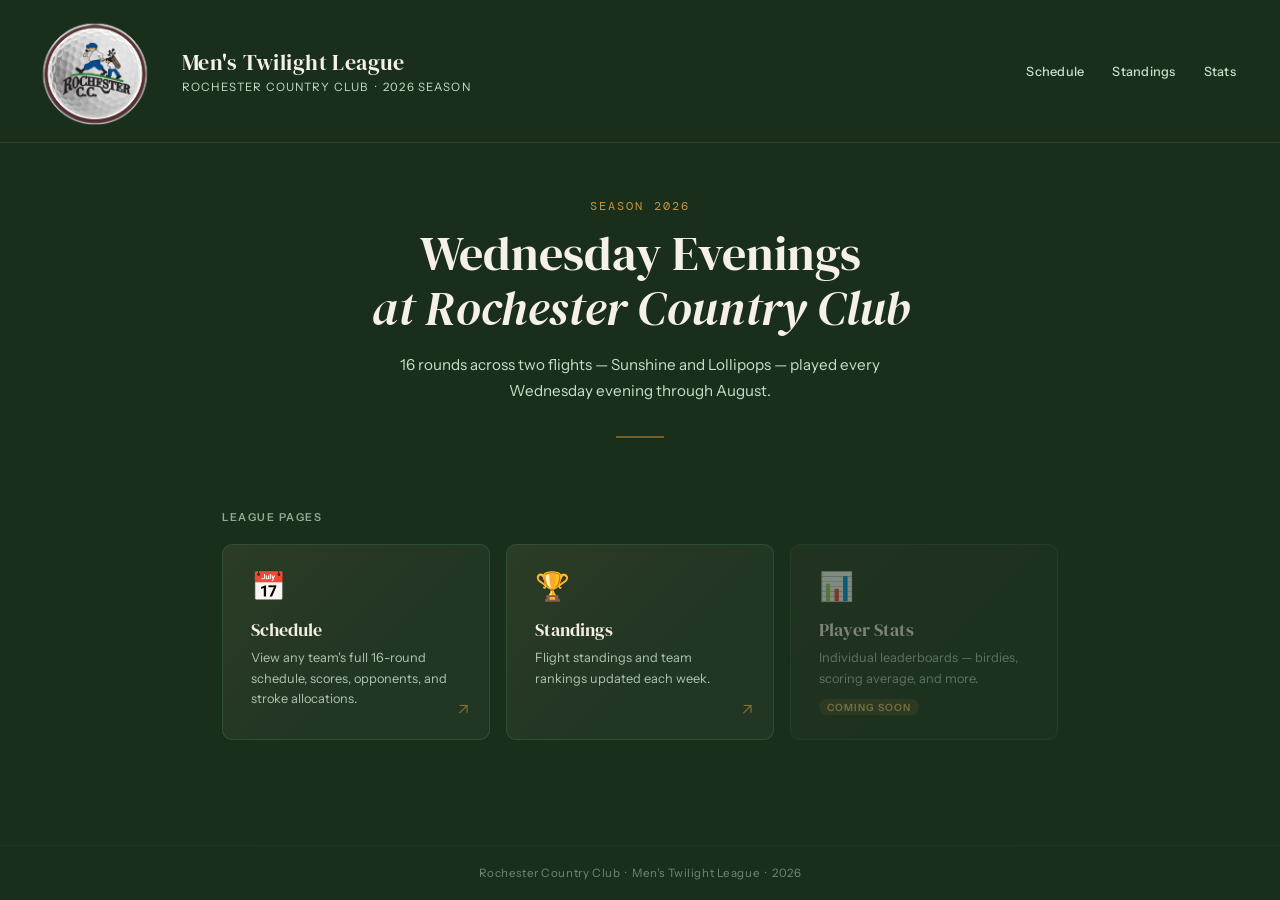
==== index.html @ 996e4491 "Standings page." ====
<!DOCTYPE html>
<html lang="en">
<head>
  <meta charset="UTF-8">
  <meta name="viewport" content="width=device-width, initial-scale=1.0">
  <title>RCC Men's Twilight League 2026</title>
  <link rel="stylesheet" href="css/base.css">
  <link rel="stylesheet" href="css/components.css">
  <style>
    /* ── INDEX-ONLY STYLES ── */
    .hero {
      padding: 3.5rem 2rem 2.5rem;
      max-width: 900px;
      margin: 0 auto;
      width: 100%;
      text-align: center;
    }
    .hero-season {
      font-family: 'DM Mono', monospace;
      font-size: 0.72rem;
      letter-spacing: 0.18em;
      text-transform: uppercase;
      color: var(--gold);
      margin-bottom: 0.75rem;
    }
    .hero h2 {
      font-size: clamp(2rem, 5vw, 3rem);
      color: var(--cream);
      line-height: 1.15;
      margin-bottom: 1rem;
    }
    .hero p {
      font-size: 0.95rem;
      color: var(--green-pale);
      max-width: 480px;
      margin: 0 auto;
      line-height: 1.7;
    }
    .divider {
      width: 48px;
      height: 2px;
      background: var(--gold);
      margin: 2rem auto;
      opacity: 0.5;
    }
    .cards-section {
      max-width: 900px;
      margin: 0 auto;
      padding: 0 2rem 4rem;
      width: 100%;
    }
    .section-label {
      font-size: 0.68rem;
      font-weight: 600;
      letter-spacing: 0.14em;
      text-transform: uppercase;
      color: var(--green-pale);
      opacity: 0.7;
      margin-bottom: 1.25rem;
    }
    .cards-grid {
      display: grid;
      grid-template-columns: repeat(auto-fill, minmax(240px, 1fr));
      gap: 1rem;
    }
    @media (max-width: 600px) {
      .hero { padding: 2.5rem 1.25rem 1.5rem; }
      .cards-section { padding: 0 1.25rem 3rem; }
      .cards-grid { grid-template-columns: 1fr; }
    }
  </style>
</head>
<body>

  <div id="site-header"></div>

  <section class="hero">
    <div class="hero-season">Season 2026</div>
    <h2>Wednesday Evenings<br><em>at Rochester Country Club</em></h2>
    <p>16 rounds across two flights — Sunshine and Lollipops — played every Wednesday evening through August.</p>
    <div class="divider"></div>
  </section>

  <section class="cards-section">
    <div class="section-label">League Pages</div>
    <div class="cards-grid">

      <a class="nav-card" href="schedule.html">
        <span class="card-icon">📅</span>
        <div class="card-title">Schedule</div>
        <div class="card-desc">View any team's full 16-round schedule, scores, opponents, and stroke allocations.</div>
        <span class="card-arrow">↗</span>
      </a>

      <a class="nav-card" href="standings.html">
        <span class="card-icon">🏆</span>
        <div class="card-title">Standings</div>
        <div class="card-desc">Flight standings and team rankings updated each week.</div>
        <span class="card-arrow">↗</span>
      </a>

      <a class="nav-card coming-soon" href="stats.html">
        <span class="card-icon">📊</span>
        <div class="card-title">Player Stats</div>
        <div class="card-desc">Individual leaderboards — birdies, scoring average, and more.</div>
        <div class="coming-pill">Coming soon</div>
      </a>

    </div>
  </section>

  <div id="site-footer"></div>

  <script src="js/common.js"></script>
</body>
</html>
---- css/base.css ----
/* ── FONTS ─────────────────────────────────────────────────────────────────── */
@import url('https://fonts.googleapis.com/css2?family=DM+Serif+Display:ital@0;1&family=DM+Mono:wght@400;500&family=Instrument+Sans:wght@400;500;600&display=swap');

/* ── VARIABLES ──────────────────────────────────────────────────────────────── */
:root {
  /* greens */
  --green-dark:  #1a2e1c;
  --green-mid:   #2d5230;
  --green:       #3a6b3e;
  --green-light: #5a9460;
  --green-pale:  #c8dfc9;

  /* neutrals */
  --cream:       #f5f0e8;
  --cream-dark:  #ede7d8;
  --white:       #fdfcf9;

  /* gold */
  --gold:        #c8963a;
  --gold-light:  #e8c06a;

  /* text */
  --text:        #1a1a18;
  --text-mid:    #4a4a44;
  --text-muted:  #888880;

  /* result colors */
  --win:         #2d6e35;
  --win-bg:      #e8f4e9;
  --loss:        #8b2c2c;
  --loss-bg:     #faeaea;
  --tie:         #5a5a20;
  --tie-bg:      #f5f5dc;

  /* layout */
  --radius:      6px;
  --radius-lg:   10px;
  --shadow:      0 2px 12px rgba(26,46,28,0.10);
  --max-width:   1100px;
}

/* ── RESET ──────────────────────────────────────────────────────────────────── */
*, *::before, *::after {
  box-sizing: border-box;
  margin: 0;
  padding: 0;
}

/* ── BASE ───────────────────────────────────────────────────────────────────── */
body {
  font-family: 'Instrument Sans', sans-serif;
  background: var(--green-dark);
  color: var(--cream);
  min-height: 100vh;
  display: flex;
  flex-direction: column;
}

main {
  flex: 1;
  max-width: var(--max-width);
  margin: 0 auto;
  padding: 2rem;
  width: 100%;
}

/* ── TYPOGRAPHY ─────────────────────────────────────────────────────────────── */
h1, h2, h3, h4 {
  font-family: 'DM Serif Display', serif;
  font-weight: 400;
}

/* ── UTILITY ────────────────────────────────────────────────────────────────── */
.mono {
  font-family: 'DM Mono', monospace;
}

.text-muted  { color: var(--text-muted); }
.text-gold   { color: var(--gold); }
.text-pale   { color: var(--green-pale); }
.text-cream  { color: var(--cream); }

.label-caps {
  font-size: 0.68rem;
  font-weight: 600;
  letter-spacing: 0.12em;
  text-transform: uppercase;
}

/* ── RESPONSIVE ─────────────────────────────────────────────────────────────── */
@media (max-width: 600px) {
  main { padding: 1rem; }
}
---- css/components.css ----
/* ── SITE HEADER ────────────────────────────────────────────────────────────── */
.site-header {
  border-bottom: 1px solid rgba(90,148,96,0.25);
  padding: 0.5rem 2rem;
  display: flex;
  align-items: center;
  gap: 1.5rem;
}

.site-header .logo-mark {
  width: 126px;
  height: 126px;
  flex-shrink: 0;
}

.site-header .logo-mark img {
  width: 100%;
  height: 100%;
  object-fit: contain;
}

.site-header .header-text h1 {
  font-family: 'DM Serif Display', serif;
  font-size: 1.35rem;
  color: var(--cream);
  letter-spacing: 0.02em;
}

.site-header .header-text p {
  font-size: 0.72rem;
  color: var(--green-pale);
  letter-spacing: 0.1em;
  text-transform: uppercase;
  margin-top: 3px;
}

.site-header nav {
  margin-left: auto;
  display: flex;
  gap: 0.25rem;
  align-items: center;
}

.site-header nav a {
  font-size: 0.8rem;
  font-weight: 500;
  color: var(--green-pale);
  text-decoration: none;
  padding: 0.35rem 0.75rem;
  border-radius: var(--radius);
  transition: background 0.15s, color 0.15s;
  letter-spacing: 0.02em;
}

.site-header nav a:hover {
  background: rgba(255,255,255,0.07);
  color: var(--cream);
}

.site-header nav a.active {
  background: rgba(200,150,58,0.18);
  color: var(--gold-light);
}

/* ── SITE FOOTER ────────────────────────────────────────────────────────────── */
.site-footer {
  margin-top: auto;
  border-top: 1px solid rgba(90,148,96,0.15);
  padding: 1.25rem 2rem;
  text-align: center;
  font-size: 0.72rem;
  color: var(--green-pale);
  opacity: 0.5;
  letter-spacing: 0.05em;
}

/* ── BADGES ─────────────────────────────────────────────────────────────────── */
.badge {
  display: inline-block;
  font-size: 0.68rem;
  font-weight: 600;
  letter-spacing: 0.08em;
  text-transform: uppercase;
  padding: 0.2rem 0.6rem;
  border-radius: 20px;
}

.badge-sun    { background: rgba(200,150,58,0.25); color: var(--gold-light); }
.badge-lol    { background: rgba(90,148,96,0.25);  color: var(--green-pale); }
.badge-points { background: rgba(255,255,255,0.12); color: var(--cream); }
.badge-rank   { background: rgba(200,150,58,0.20); color: var(--gold-light); }

/* ── RESULT BADGES ──────────────────────────────────────────────────────────── */
.result-badge {
  display: inline-block;
  font-family: 'DM Mono', monospace;
  font-size: 0.75rem;
  font-weight: 500;
  padding: 0.2rem 0.55rem;
  border-radius: 20px;
  white-space: nowrap;
}

.res-win  { background: var(--win-bg);  color: var(--win);  }
.res-loss { background: var(--loss-bg); color: var(--loss); }
.res-tie  { background: var(--tie-bg);  color: var(--tie);  }
.res-none { color: var(--text-muted); font-family: 'DM Mono', monospace; font-size: 0.82rem; }

/* ── NAV CARDS (index page) ─────────────────────────────────────────────────── */
a.nav-card {
  display: block;
  text-decoration: none;
  background: rgba(255,255,255,0.04);
  border: 1px solid rgba(90,148,96,0.25);
  border-radius: var(--radius-lg);
  padding: 1.5rem 1.75rem;
  transition: background 0.2s, border-color 0.2s, transform 0.15s;
  position: relative;
  overflow: hidden;
}

a.nav-card::before {
  content: '';
  position: absolute;
  inset: 0;
  background: linear-gradient(135deg, rgba(200,150,58,0.06) 0%, transparent 60%);
  pointer-events: none;
}

a.nav-card:hover {
  background: rgba(255,255,255,0.07);
  border-color: rgba(200,150,58,0.45);
  transform: translateY(-2px);
}

a.nav-card:active { transform: translateY(0); }

.card-icon  { font-size: 1.75rem; margin-bottom: 0.9rem; display: block; }

.card-title {
  font-family: 'DM Serif Display', serif;
  font-size: 1.15rem;
  color: var(--cream);
  margin-bottom: 0.35rem;
}

.card-desc {
  font-size: 0.8rem;
  color: var(--green-pale);
  line-height: 1.6;
  opacity: 0.85;
}

.card-arrow {
  position: absolute;
  bottom: 1.25rem;
  right: 1.25rem;
  font-size: 1rem;
  color: var(--gold);
  opacity: 0.6;
  transition: opacity 0.2s, transform 0.2s;
}

a.nav-card:hover .card-arrow { opacity: 1; transform: translate(3px, -3px); }

a.nav-card.coming-soon {
  opacity: 0.45;
  cursor: default;
  pointer-events: none;
}

.coming-pill {
  display: inline-block;
  font-size: 0.62rem;
  font-weight: 600;
  letter-spacing: 0.1em;
  text-transform: uppercase;
  padding: 0.15rem 0.5rem;
  border-radius: 20px;
  background: rgba(200,150,58,0.2);
  color: var(--gold-light);
  margin-top: 0.6rem;
}

/* ── FORM CONTROLS ──────────────────────────────────────────────────────────── */
.field-group {
  display: flex;
  flex-direction: column;
  gap: 0.4rem;
}

.field-group label {
  font-size: 0.7rem;
  font-weight: 600;
  letter-spacing: 0.1em;
  text-transform: uppercase;
  color: var(--text-muted);
}

select {
  font-family: 'Instrument Sans', sans-serif;
  font-size: 0.9rem;
  padding: 0.5rem 2rem 0.5rem 0.75rem;
  border: 1.5px solid var(--cream-dark);
  border-radius: var(--radius);
  background: var(--white);
  color: var(--text);
  appearance: none;
  background-image: url("data:image/svg+xml,%3Csvg xmlns='http://www.w3.org/2000/svg' width='12' height='8' viewBox='0 0 12 8'%3E%3Cpath d='M1 1l5 5 5-5' stroke='%23888880' stroke-width='1.5' fill='none' stroke-linecap='round'/%3E%3C/svg%3E");
  background-repeat: no-repeat;
  background-position: right 0.6rem center;
  cursor: pointer;
  min-width: 220px;
  transition: border-color 0.15s;
}

select:focus { outline: none; border-color: var(--green-light); }
select:hover  { border-color: var(--green-light); }

/* ── EMPTY STATE ────────────────────────────────────────────────────────────── */
.empty-state {
  text-align: center;
  padding: 4rem 2rem;
  color: var(--green-pale);
}

.empty-state .big-icon { font-size: 3rem; margin-bottom: 1rem; opacity: 0.4; }
.empty-state p { font-family: 'DM Serif Display', serif; font-size: 1.1rem; opacity: 0.7; }

/* ── RESPONSIVE ─────────────────────────────────────────────────────────────── */
@media (max-width: 600px) {
  .site-header { padding: 1rem 1.25rem; }
  .site-header nav a { padding: 0.3rem 0.5rem; font-size: 0.75rem; }
  select { min-width: 160px; }
}
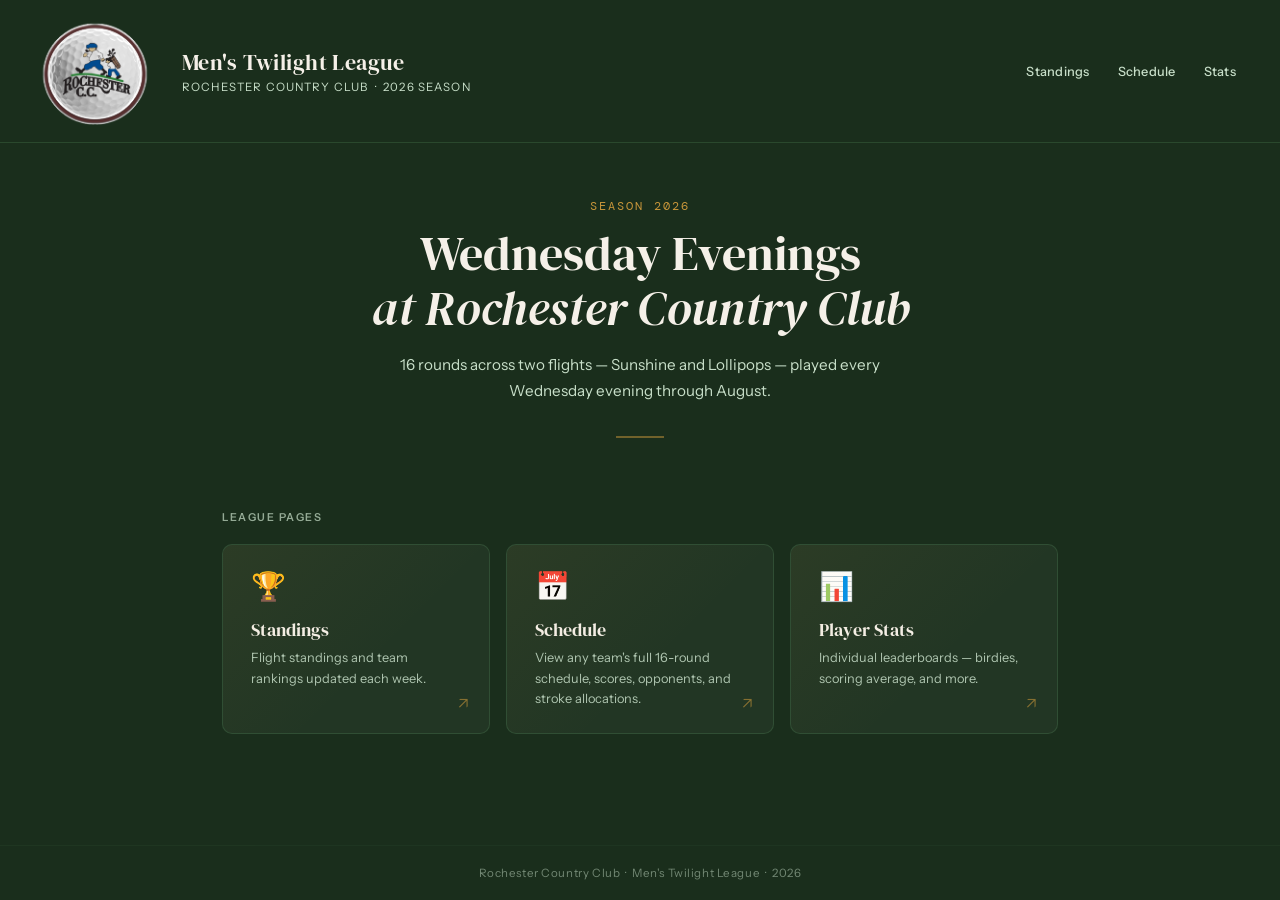
==== commit cfe4bffa: "Add stats." ====
--- a/index.html
+++ b/index.html
@@ -85,6 +85,13 @@
     <div class="section-label">League Pages</div>
     <div class="cards-grid">
 
+      <a class="nav-card" href="standings.html">
+        <span class="card-icon">🏆</span>
+        <div class="card-title">Standings</div>
+        <div class="card-desc">Flight standings and team rankings updated each week.</div>
+        <span class="card-arrow">↗</span>
+      </a>
+
       <a class="nav-card" href="schedule.html">
         <span class="card-icon">📅</span>
         <div class="card-title">Schedule</div>
@@ -92,18 +99,11 @@
         <span class="card-arrow">↗</span>
       </a>
 
-      <a class="nav-card" href="standings.html">
-        <span class="card-icon">🏆</span>
-        <div class="card-title">Standings</div>
-        <div class="card-desc">Flight standings and team rankings updated each week.</div>
-        <span class="card-arrow">↗</span>
-      </a>
-
-      <a class="nav-card coming-soon" href="stats.html">
+      <a class="nav-card" href="stats.html">
         <span class="card-icon">📊</span>
         <div class="card-title">Player Stats</div>
         <div class="card-desc">Individual leaderboards — birdies, scoring average, and more.</div>
-        <div class="coming-pill">Coming soon</div>
+        <span class="card-arrow">↗</span>
       </a>
 
     </div>
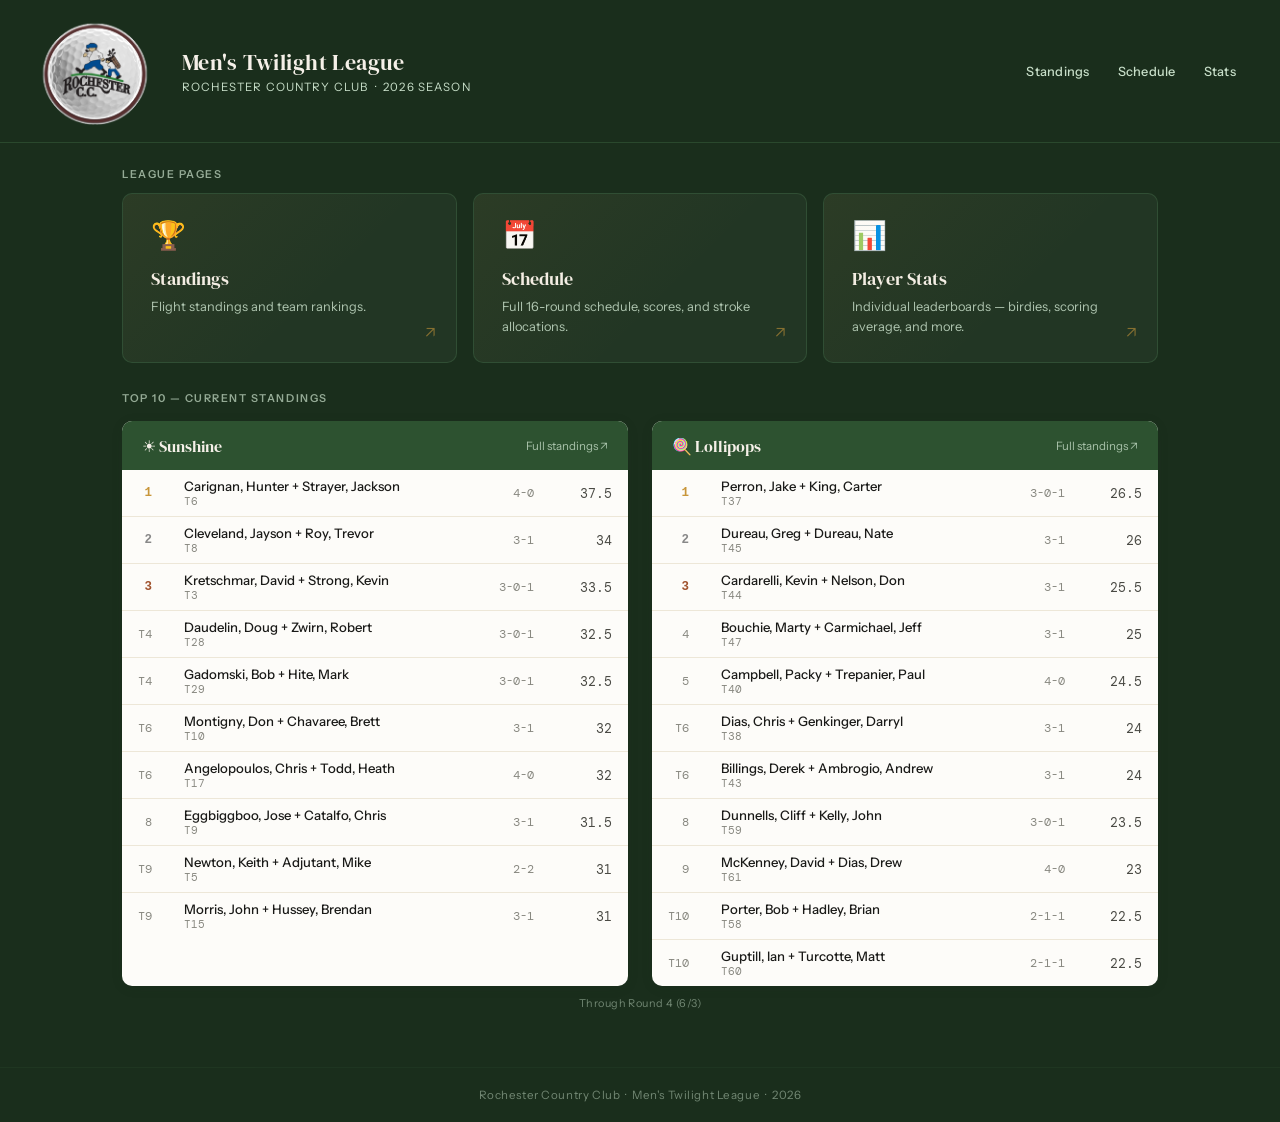
==== commit bc2cebf3: "Changes to index.html." ====
--- a/index.html
+++ b/index.html
@@ -8,47 +8,14 @@
   <link rel="stylesheet" href="css/components.css">
   <style>
     /* ── INDEX-ONLY STYLES ── */
-    .hero {
-      padding: 3.5rem 2rem 2.5rem;
-      max-width: 900px;
+    .index-wrap {
+      max-width: 1100px;
       margin: 0 auto;
+      padding: 1.5rem 2rem 3rem;
       width: 100%;
-      text-align: center;
-    }
-    .hero-season {
-      font-family: 'DM Mono', monospace;
-      font-size: 0.72rem;
-      letter-spacing: 0.18em;
-      text-transform: uppercase;
-      color: var(--gold);
-      margin-bottom: 0.75rem;
-    }
-    .hero h2 {
-      font-size: clamp(2rem, 5vw, 3rem);
-      color: var(--cream);
-      line-height: 1.15;
-      margin-bottom: 1rem;
-    }
-    .hero p {
-      font-size: 0.95rem;
-      color: var(--green-pale);
-      max-width: 480px;
-      margin: 0 auto;
-      line-height: 1.7;
-    }
-    .divider {
-      width: 48px;
-      height: 2px;
-      background: var(--gold);
-      margin: 2rem auto;
-      opacity: 0.5;
-    }
-    .cards-section {
-      max-width: 900px;
-      margin: 0 auto;
-      padding: 0 2rem 4rem;
-      width: 100%;
-    }
+    }
+
+    /* ── NAV CARDS ── */
     .section-label {
       font-size: 0.68rem;
       font-weight: 600;
@@ -56,17 +23,119 @@
       text-transform: uppercase;
       color: var(--green-pale);
       opacity: 0.7;
-      margin-bottom: 1.25rem;
+      margin-bottom: 1rem;
     }
     .cards-grid {
       display: grid;
-      grid-template-columns: repeat(auto-fill, minmax(240px, 1fr));
+      grid-template-columns: repeat(3, 1fr);
       gap: 1rem;
+      margin-bottom: 2rem;
+    }
+
+    /* ── LEADERBOARD ── */
+    .lb-grid {
+      display: grid;
+      grid-template-columns: 1fr 1fr;
+      gap: 1.5rem;
+    }
+
+    .lb-panel {
+      background: var(--white);
+      border-radius: var(--radius-lg);
+      overflow: hidden;
+      box-shadow: var(--shadow);
+    }
+
+    .lb-header {
+      background: var(--green-mid);
+      padding: 0.85rem 1.25rem;
+      display: flex;
+      align-items: center;
+      justify-content: space-between;
+    }
+
+    .lb-header h2 {
+      font-family: 'DM Serif Display', serif;
+      font-size: 1rem;
+      color: var(--cream);
+    }
+
+    .lb-header a {
+      font-size: 0.72rem;
+      color: var(--green-pale);
+      text-decoration: none;
+      opacity: 0.8;
+      transition: opacity 0.15s;
+    }
+
+    .lb-header a:hover { opacity: 1; }
+
+    table.lb-table {
+      width: 100%;
+      border-collapse: collapse;
+      font-size: 0.82rem;
+    }
+
+    table.lb-table tbody tr {
+      border-bottom: 1px solid var(--cream-dark);
+      cursor: pointer;
+      transition: background 0.1s;
+    }
+
+    table.lb-table tbody tr:last-child { border-bottom: none; }
+    table.lb-table tbody tr:hover { background: var(--cream); }
+
+    table.lb-table tbody td {
+      padding: 0.5rem 1rem;
+      vertical-align: middle;
+    }
+
+    .lb-rank {
+      font-family: 'DM Mono', monospace;
+      font-size: 0.78rem;
+      color: var(--text-muted);
+      width: 28px;
+      text-align: right;
+    }
+    .lb-rank.gold   { color: var(--gold); font-weight: 600; }
+    .lb-rank.silver { color: #888; font-weight: 600; }
+    .lb-rank.bronze { color: #a0522d; font-weight: 600; }
+
+    .lb-team { font-weight: 500; color: var(--text); font-size: 0.82rem; }
+    .lb-team-num { font-size: 0.68rem; color: var(--text-muted); font-family: 'DM Mono', monospace; }
+
+    .lb-pts {
+      font-family: 'DM Mono', monospace;
+      font-size: 0.82rem;
+      text-align: right;
+      color: var(--text-mid);
+    }
+
+    .lb-rec {
+      font-family: 'DM Mono', monospace;
+      font-size: 0.72rem;
+      text-align: right;
+      white-space: nowrap;
+      color: var(--text-muted);
+    }
+
+    .lb-updated {
+      font-size: 0.68rem;
+      color: var(--green-pale);
+      opacity: 0.5;
+      text-align: center;
+      padding: 0.6rem;
+      letter-spacing: 0.04em;
+    }
+
+    /* ── RESPONSIVE ── */
+    @media (max-width: 800px) {
+      .lb-grid   { grid-template-columns: 1fr; }
+      .cards-grid { grid-template-columns: 1fr; }
     }
     @media (max-width: 600px) {
-      .hero { padding: 2.5rem 1.25rem 1.5rem; }
-      .cards-section { padding: 0 1.25rem 3rem; }
-      .cards-grid { grid-template-columns: 1fr; }
+      .index-wrap { padding: 1rem 1rem 2rem; }
+      .cards-grid { grid-template-columns: 1fr; gap: 0.75rem; }
     }
   </style>
 </head>
@@ -74,43 +143,141 @@
 
   <div id="site-header"></div>
 
-  <section class="hero">
-    <div class="hero-season">Season 2026</div>
-    <h2>Wednesday Evenings<br><em>at Rochester Country Club</em></h2>
-    <p>16 rounds across two flights — Sunshine and Lollipops — played every Wednesday evening through August.</p>
-    <div class="divider"></div>
-  </section>
-
-  <section class="cards-section">
-    <div class="section-label">League Pages</div>
-    <div class="cards-grid">
-
+  <div class="index-wrap">
+
+    <div class="section-label" style="margin-bottom:0.75rem;">League Pages</div>
+    <div class="cards-grid" style="margin-bottom:1.75rem;">
       <a class="nav-card" href="standings.html">
         <span class="card-icon">🏆</span>
         <div class="card-title">Standings</div>
-        <div class="card-desc">Flight standings and team rankings updated each week.</div>
+        <div class="card-desc">Flight standings and team rankings.</div>
         <span class="card-arrow">↗</span>
       </a>
-
       <a class="nav-card" href="schedule.html">
         <span class="card-icon">📅</span>
         <div class="card-title">Schedule</div>
-        <div class="card-desc">View any team's full 16-round schedule, scores, opponents, and stroke allocations.</div>
+        <div class="card-desc">Full 16-round schedule, scores, and stroke allocations.</div>
         <span class="card-arrow">↗</span>
       </a>
-
       <a class="nav-card" href="stats.html">
         <span class="card-icon">📊</span>
         <div class="card-title">Player Stats</div>
         <div class="card-desc">Individual leaderboards — birdies, scoring average, and more.</div>
         <span class="card-arrow">↗</span>
       </a>
-
     </div>
-  </section>
+
+    <div class="section-label">Top 10 — Current Standings</div>
+    <div class="lb-grid" id="lbGrid">
+      <div class="lb-panel"><div class="lb-updated">Loading…</div></div>
+      <div class="lb-panel"><div class="lb-updated">Loading…</div></div>
+    </div>
+    <div id="lbUpdated" class="lb-updated"></div>
+
+  </div>
 
   <div id="site-footer"></div>
 
   <script src="js/common.js"></script>
+  <script>
+    // ── INDEX LEADERBOARD ──────────────────────────────────────────────────────
+
+    function buildRankMap(teamPoints) {
+      const sorted = [...teamPoints].sort((a, b) => b.pts - a.pts);
+      const map = {};
+      let rank = 1;
+      sorted.forEach((item, i) => {
+        if (i > 0 && item.pts === sorted[i - 1].pts) {
+          map[item.num] = `T${rank}`;
+          map[sorted[i - 1].num] = `T${rank}`;
+        } else {
+          rank = i + 1;
+          map[item.num] = String(rank);
+        }
+      });
+      return map;
+    }
+
+    function calcRecords(data) {
+      const { schedule, round_scores } = data;
+      const records = {};
+      data.teams.forEach(t => { records[t.team_number] = { w:0, l:0, t:0 }; });
+      Object.keys(schedule).forEach(roundKey => {
+        const rndNum = getRoundNumber(roundKey);
+        schedule[roundKey].forEach(([a, b]) => {
+          const as = (round_scores[String(a)] || {})[String(rndNum)];
+          const bs = (round_scores[String(b)] || {})[String(rndNum)];
+          if (as === undefined || bs === undefined) return;
+          if      (as > bs) { records[a].w++; records[b].l++; }
+          else if (bs > as) { records[b].w++; records[a].l++; }
+          else              { records[a].t++; records[b].t++; }
+        });
+      });
+      return records;
+    }
+
+    function renderFlight(flight, teams, records) {
+      const icon     = flight === 'Sunshine' ? '☀' : '🍭';
+      const sorted   = [...teams].sort((a, b) => b.total_points - a.total_points);
+      const rankMap  = buildRankMap(teams.map(t => ({ num: t.team_number, pts: t.total_points })));
+
+      // top 10 + any ties at the cutoff
+      const cutoff   = sorted[Math.min(9, sorted.length - 1)]?.total_points;
+      const top      = sorted.filter(t => t.total_points >= cutoff);
+
+      const rows = top.map(team => {
+        const rankStr  = rankMap[team.team_number];
+        const rankNum  = parseInt(rankStr.replace('T', ''));
+        const rankCls  = rankNum === 1 ? 'gold' : rankNum === 2 ? 'silver' : rankNum === 3 ? 'bronze' : '';
+        const rec      = records[team.team_number] || { w:0, l:0, t:0 };
+        const recStr   = rec.t > 0 ? `${rec.w}-${rec.l}-${rec.t}` : `${rec.w}-${rec.l}`;
+
+        return `<tr onclick="goToSchedule('${flight}', ${team.team_number})">
+          <td class="lb-rank ${rankCls}">${rankStr}</td>
+          <td>
+            <div class="lb-team">${team.players_display}</div>
+            <div class="lb-team-num">T${team.team_number}</div>
+          </td>
+          <td class="lb-rec">${recStr}</td>
+          <td class="lb-pts">${team.total_points}</td>
+        </tr>`;
+      }).join('');
+
+      return `<div class="lb-panel">
+        <div class="lb-header">
+          <h2>${icon} ${flight}</h2>
+          <a href="standings.html">Full standings ↗</a>
+        </div>
+        <table class="lb-table"><tbody>${rows}</tbody></table>
+      </div>`;
+    }
+
+    function goToSchedule(flight, teamNum) {
+      localStorage.setItem('rcc_team', String(teamNum));
+      window.location.href = 'schedule.html';
+    }
+
+    loadLeagueData().then(data => {
+      const records   = calcRecords(data);
+      const sunshine  = data.teams.filter(t => t.flight === 'Sunshine');
+      const lollipops = data.teams.filter(t => t.flight === 'Lollipops');
+
+      document.getElementById('lbGrid').innerHTML =
+        renderFlight('Sunshine',  sunshine,  records) +
+        renderFlight('Lollipops', lollipops, records);
+
+      const roundNums = Object.values(data.round_scores).flatMap(t => Object.keys(t).map(Number));
+      if (roundNums.length) {
+        const lastRound = Math.max(...roundNums);
+        const roundKey  = Object.keys(data.schedule).find(k => getRoundNumber(k) === lastRound);
+        const dateStr   = roundKey ? getRoundDate(roundKey) : '';
+        document.getElementById('lbUpdated').textContent =
+          `Through Round ${lastRound}${dateStr ? ' (' + dateStr + ')' : ''}`;
+      }
+    }).catch(() => {
+      document.getElementById('lbGrid').innerHTML =
+        `<div class="lb-panel"><div class="lb-updated">Could not load data.</div></div>`;
+    });
+  </script>
 </body>
 </html>
--- a/css/components.css
+++ b/css/components.css
@@ -229,7 +229,24 @@
 
 /* ── RESPONSIVE ─────────────────────────────────────────────────────────────── */
 @media (max-width: 600px) {
-  .site-header { padding: 1rem 1.25rem; }
-  .site-header nav a { padding: 0.3rem 0.5rem; font-size: 0.75rem; }
-  select { min-width: 160px; }
-}
+  .site-header {
+    padding: 0.5rem 1rem;
+    flex-wrap: wrap;
+    gap: 0.5rem;
+  }
+  .site-header .logo-mark {
+    width: 56px;
+    height: 56px;
+  }
+  .site-header .header-text h1 { font-size: 1.1rem; }
+  .site-header .header-text p  { display: none; }
+  .site-header nav {
+    width: 100%;
+    margin-left: 0;
+    border-top: 1px solid rgba(90,148,96,0.2);
+    padding-top: 0.5rem;
+    gap: 0.1rem;
+  }
+  .site-header nav a { padding: 0.3rem 0.6rem; font-size: 0.78rem; }
+  select { min-width: 0; width: 100%; }
+}
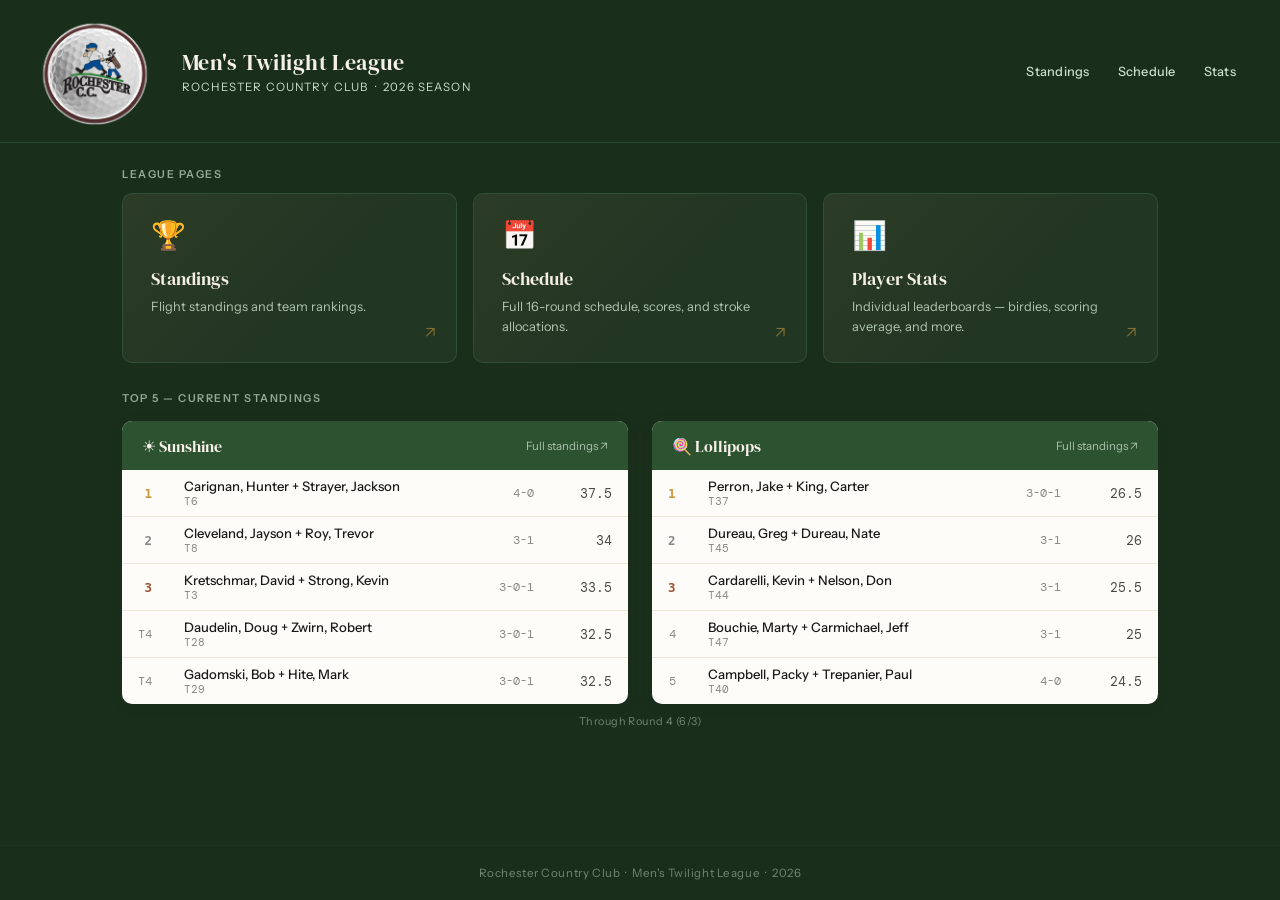
==== commit 4e5c78c6: "Show top 5 on index." ====
--- a/index.html
+++ b/index.html
@@ -167,7 +167,7 @@
       </a>
     </div>
 
-    <div class="section-label">Top 10 — Current Standings</div>
+    <div class="section-label">Top 5 — Current Standings</div>
     <div class="lb-grid" id="lbGrid">
       <div class="lb-panel"><div class="lb-updated">Loading…</div></div>
       <div class="lb-panel"><div class="lb-updated">Loading…</div></div>
@@ -222,7 +222,7 @@
       const rankMap  = buildRankMap(teams.map(t => ({ num: t.team_number, pts: t.total_points })));
 
       // top 10 + any ties at the cutoff
-      const cutoff   = sorted[Math.min(9, sorted.length - 1)]?.total_points;
+      const cutoff   = sorted[Math.min(4, sorted.length - 1)]?.total_points;
       const top      = sorted.filter(t => t.total_points >= cutoff);
 
       const rows = top.map(team => {
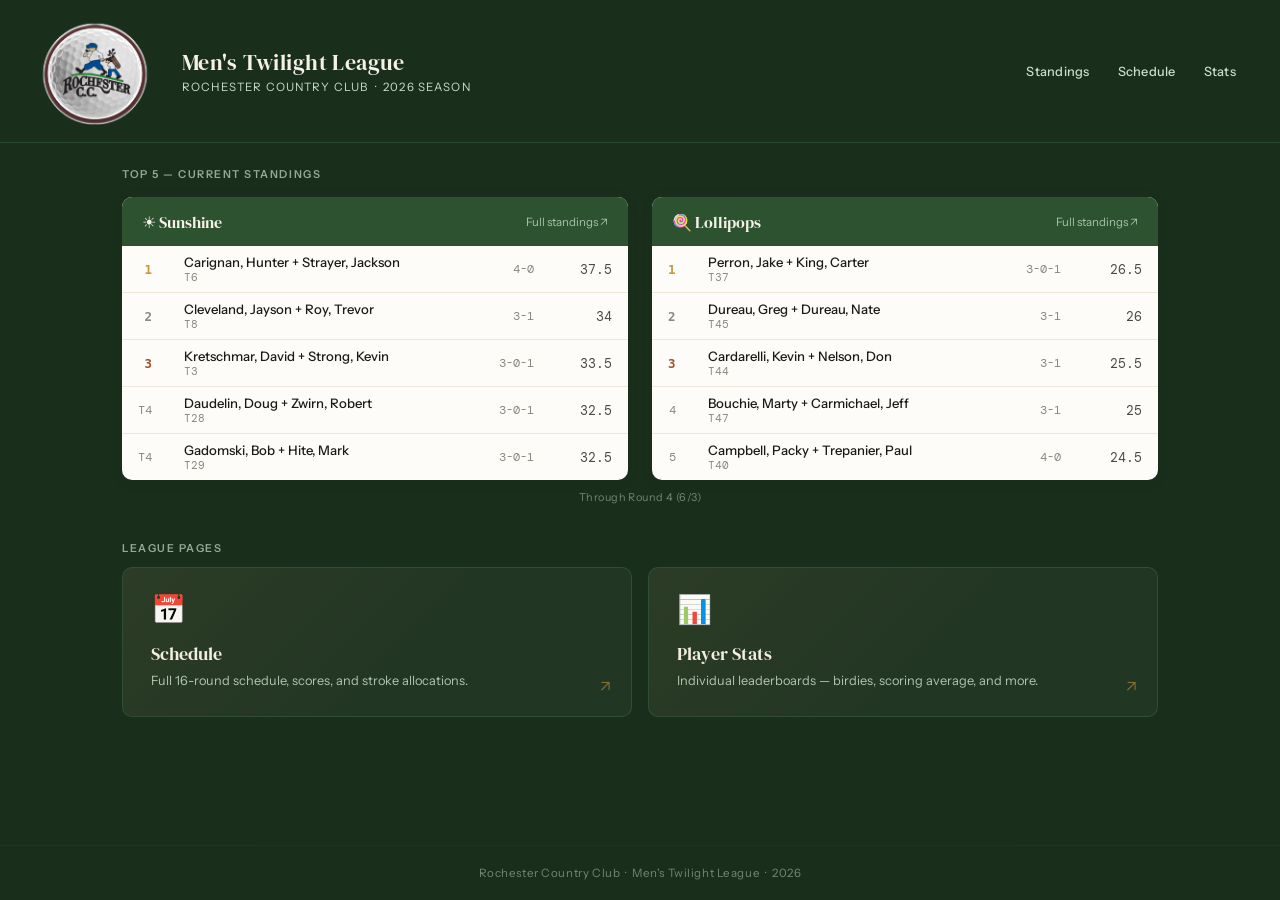
==== commit 8b27a164: "More changes to index." ====
--- a/index.html
+++ b/index.html
@@ -27,7 +27,7 @@
     }
     .cards-grid {
       display: grid;
-      grid-template-columns: repeat(3, 1fr);
+      grid-template-columns: repeat(2, 1fr);
       gap: 1rem;
       margin-bottom: 2rem;
     }
@@ -145,14 +145,15 @@
 
   <div class="index-wrap">
 
+    <div class="section-label">Top 5 — Current Standings</div>
+    <div class="lb-grid" id="lbGrid">
+      <div class="lb-panel"><div class="lb-updated">Loading…</div></div>
+      <div class="lb-panel"><div class="lb-updated">Loading…</div></div>
+    </div>
+    <div id="lbUpdated" class="lb-updated" style="margin-bottom:1.75rem;"></div>
+
     <div class="section-label" style="margin-bottom:0.75rem;">League Pages</div>
     <div class="cards-grid" style="margin-bottom:1.75rem;">
-      <a class="nav-card" href="standings.html">
-        <span class="card-icon">🏆</span>
-        <div class="card-title">Standings</div>
-        <div class="card-desc">Flight standings and team rankings.</div>
-        <span class="card-arrow">↗</span>
-      </a>
       <a class="nav-card" href="schedule.html">
         <span class="card-icon">📅</span>
         <div class="card-title">Schedule</div>
@@ -167,117 +168,11 @@
       </a>
     </div>
 
-    <div class="section-label">Top 5 — Current Standings</div>
-    <div class="lb-grid" id="lbGrid">
-      <div class="lb-panel"><div class="lb-updated">Loading…</div></div>
-      <div class="lb-panel"><div class="lb-updated">Loading…</div></div>
-    </div>
-    <div id="lbUpdated" class="lb-updated"></div>
-
   </div>
 
   <div id="site-footer"></div>
 
   <script src="js/common.js"></script>
-  <script>
-    // ── INDEX LEADERBOARD ──────────────────────────────────────────────────────
-
-    function buildRankMap(teamPoints) {
-      const sorted = [...teamPoints].sort((a, b) => b.pts - a.pts);
-      const map = {};
-      let rank = 1;
-      sorted.forEach((item, i) => {
-        if (i > 0 && item.pts === sorted[i - 1].pts) {
-          map[item.num] = `T${rank}`;
-          map[sorted[i - 1].num] = `T${rank}`;
-        } else {
-          rank = i + 1;
-          map[item.num] = String(rank);
-        }
-      });
-      return map;
-    }
-
-    function calcRecords(data) {
-      const { schedule, round_scores } = data;
-      const records = {};
-      data.teams.forEach(t => { records[t.team_number] = { w:0, l:0, t:0 }; });
-      Object.keys(schedule).forEach(roundKey => {
-        const rndNum = getRoundNumber(roundKey);
-        schedule[roundKey].forEach(([a, b]) => {
-          const as = (round_scores[String(a)] || {})[String(rndNum)];
-          const bs = (round_scores[String(b)] || {})[String(rndNum)];
-          if (as === undefined || bs === undefined) return;
-          if      (as > bs) { records[a].w++; records[b].l++; }
-          else if (bs > as) { records[b].w++; records[a].l++; }
-          else              { records[a].t++; records[b].t++; }
-        });
-      });
-      return records;
-    }
-
-    function renderFlight(flight, teams, records) {
-      const icon     = flight === 'Sunshine' ? '☀' : '🍭';
-      const sorted   = [...teams].sort((a, b) => b.total_points - a.total_points);
-      const rankMap  = buildRankMap(teams.map(t => ({ num: t.team_number, pts: t.total_points })));
-
-      // top 10 + any ties at the cutoff
-      const cutoff   = sorted[Math.min(4, sorted.length - 1)]?.total_points;
-      const top      = sorted.filter(t => t.total_points >= cutoff);
-
-      const rows = top.map(team => {
-        const rankStr  = rankMap[team.team_number];
-        const rankNum  = parseInt(rankStr.replace('T', ''));
-        const rankCls  = rankNum === 1 ? 'gold' : rankNum === 2 ? 'silver' : rankNum === 3 ? 'bronze' : '';
-        const rec      = records[team.team_number] || { w:0, l:0, t:0 };
-        const recStr   = rec.t > 0 ? `${rec.w}-${rec.l}-${rec.t}` : `${rec.w}-${rec.l}`;
-
-        return `<tr onclick="goToSchedule('${flight}', ${team.team_number})">
-          <td class="lb-rank ${rankCls}">${rankStr}</td>
-          <td>
-            <div class="lb-team">${team.players_display}</div>
-            <div class="lb-team-num">T${team.team_number}</div>
-          </td>
-          <td class="lb-rec">${recStr}</td>
-          <td class="lb-pts">${team.total_points}</td>
-        </tr>`;
-      }).join('');
-
-      return `<div class="lb-panel">
-        <div class="lb-header">
-          <h2>${icon} ${flight}</h2>
-          <a href="standings.html">Full standings ↗</a>
-        </div>
-        <table class="lb-table"><tbody>${rows}</tbody></table>
-      </div>`;
-    }
-
-    function goToSchedule(flight, teamNum) {
-      localStorage.setItem('rcc_team', String(teamNum));
-      window.location.href = 'schedule.html';
-    }
-
-    loadLeagueData().then(data => {
-      const records   = calcRecords(data);
-      const sunshine  = data.teams.filter(t => t.flight === 'Sunshine');
-      const lollipops = data.teams.filter(t => t.flight === 'Lollipops');
-
-      document.getElementById('lbGrid').innerHTML =
-        renderFlight('Sunshine',  sunshine,  records) +
-        renderFlight('Lollipops', lollipops, records);
-
-      const roundNums = Object.values(data.round_scores).flatMap(t => Object.keys(t).map(Number));
-      if (roundNums.length) {
-        const lastRound = Math.max(...roundNums);
-        const roundKey  = Object.keys(data.schedule).find(k => getRoundNumber(k) === lastRound);
-        const dateStr   = roundKey ? getRoundDate(roundKey) : '';
-        document.getElementById('lbUpdated').textContent =
-          `Through Round ${lastRound}${dateStr ? ' (' + dateStr + ')' : ''}`;
-      }
-    }).catch(() => {
-      document.getElementById('lbGrid').innerHTML =
-        `<div class="lb-panel"><div class="lb-updated">Could not load data.</div></div>`;
-    });
-  </script>
+  <script src="js/index.js"></script>
 </body>
 </html>
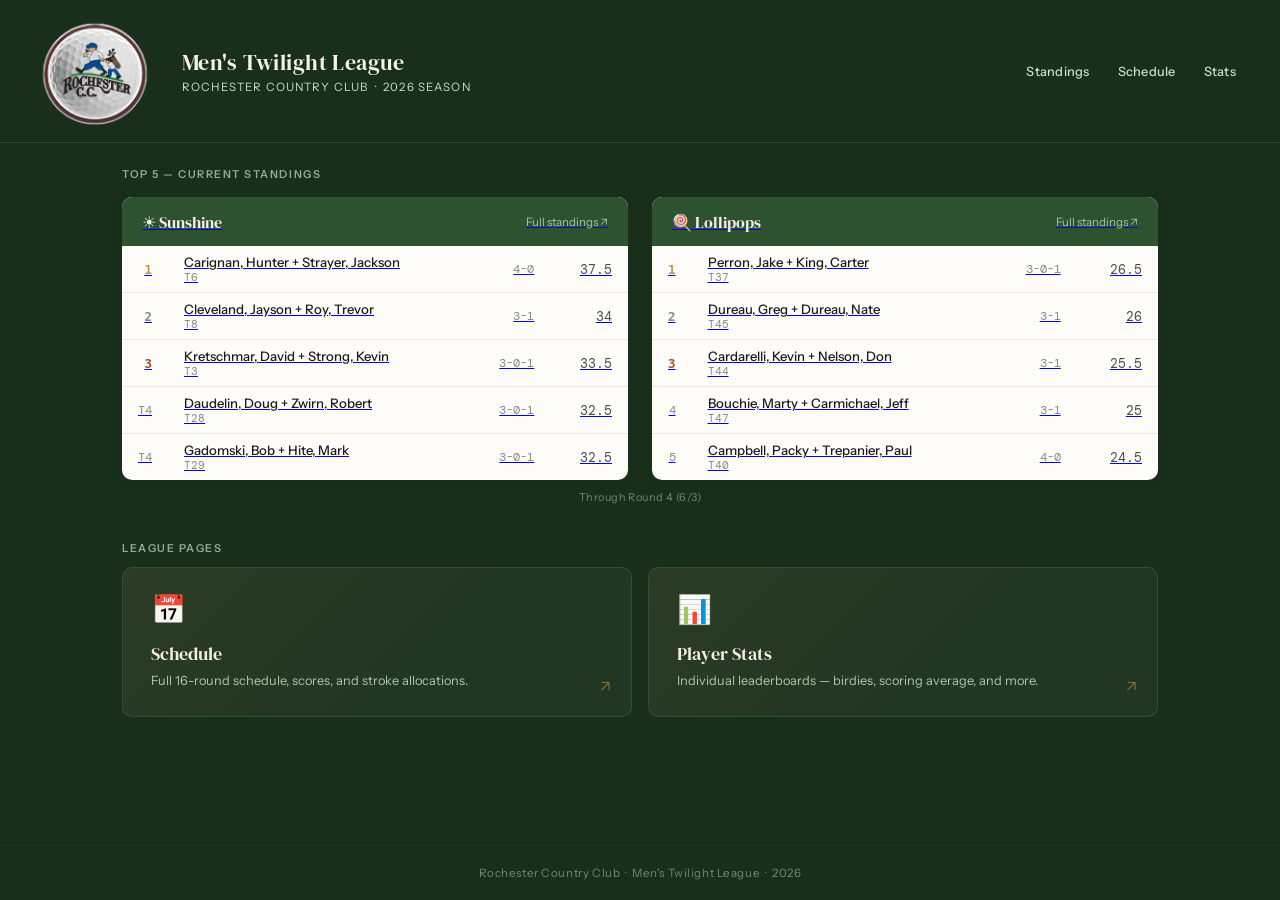
==== commit c38faad5: "Changes to index hover behavior." ====
--- a/index.html
+++ b/index.html
@@ -60,15 +60,30 @@
       color: var(--cream);
     }
 
-    .lb-header a {
+    .lb-panel-link .lb-table tbody tr:hover {
+      background: transparent;
+      cursor: default;
+    }
+      text-decoration: none;
+      display: block;
+      border-radius: var(--radius-lg);
+      transition: transform 0.15s, box-shadow 0.15s;
+    }
+
+    .lb-panel-link:hover {
+      transform: translateY(-2px);
+      box-shadow: 0 6px 20px rgba(26,46,28,0.18);
+    }
+
+    .lb-panel-link:hover .lb-header {
+      background: var(--green);
+    }
+
+    .lb-header-hint {
       font-size: 0.72rem;
       color: var(--green-pale);
-      text-decoration: none;
       opacity: 0.8;
-      transition: opacity 0.15s;
     }
-
-    .lb-header a:hover { opacity: 1; }
 
     table.lb-table {
       width: 100%;
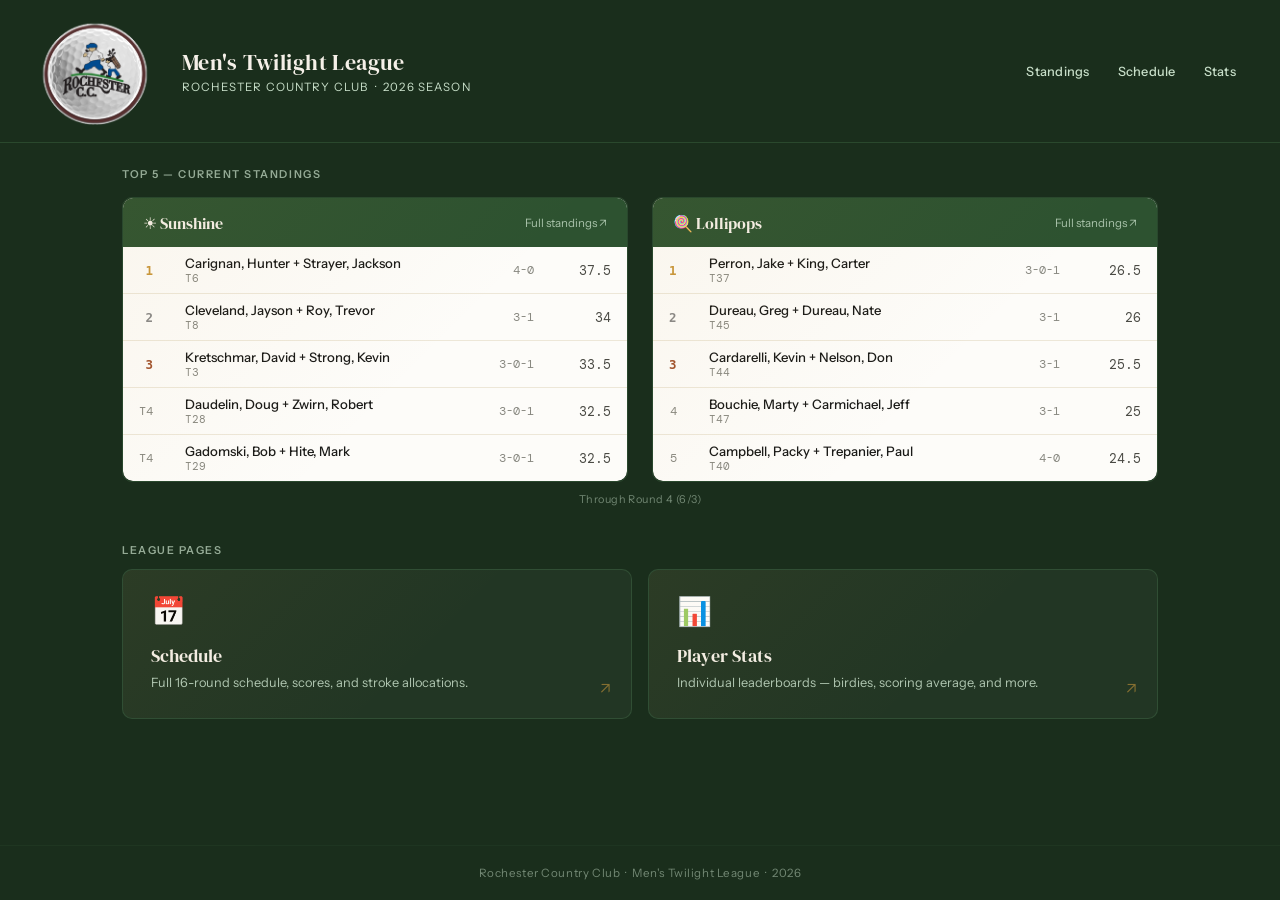
==== commit 360015c0: "Change hover behavior on index." ====
--- a/index.html
+++ b/index.html
@@ -64,15 +64,29 @@
       background: transparent;
       cursor: default;
     }
+
+    .lb-panel-link {
       text-decoration: none;
       display: block;
       border-radius: var(--radius-lg);
-      transition: transform 0.15s, box-shadow 0.15s;
+      border: 1px solid rgba(90,148,96,0.25);
+      overflow: hidden;
+      position: relative;
+      transition: border-color 0.2s, transform 0.15s;
+    }
+
+    .lb-panel-link::before {
+      content: '';
+      position: absolute;
+      inset: 0;
+      background: linear-gradient(135deg, rgba(200,150,58,0.06) 0%, transparent 60%);
+      pointer-events: none;
+      z-index: 0;
     }
 
     .lb-panel-link:hover {
+      border-color: rgba(200,150,58,0.45);
       transform: translateY(-2px);
-      box-shadow: 0 6px 20px rgba(26,46,28,0.18);
     }
 
     .lb-panel-link:hover .lb-header {
